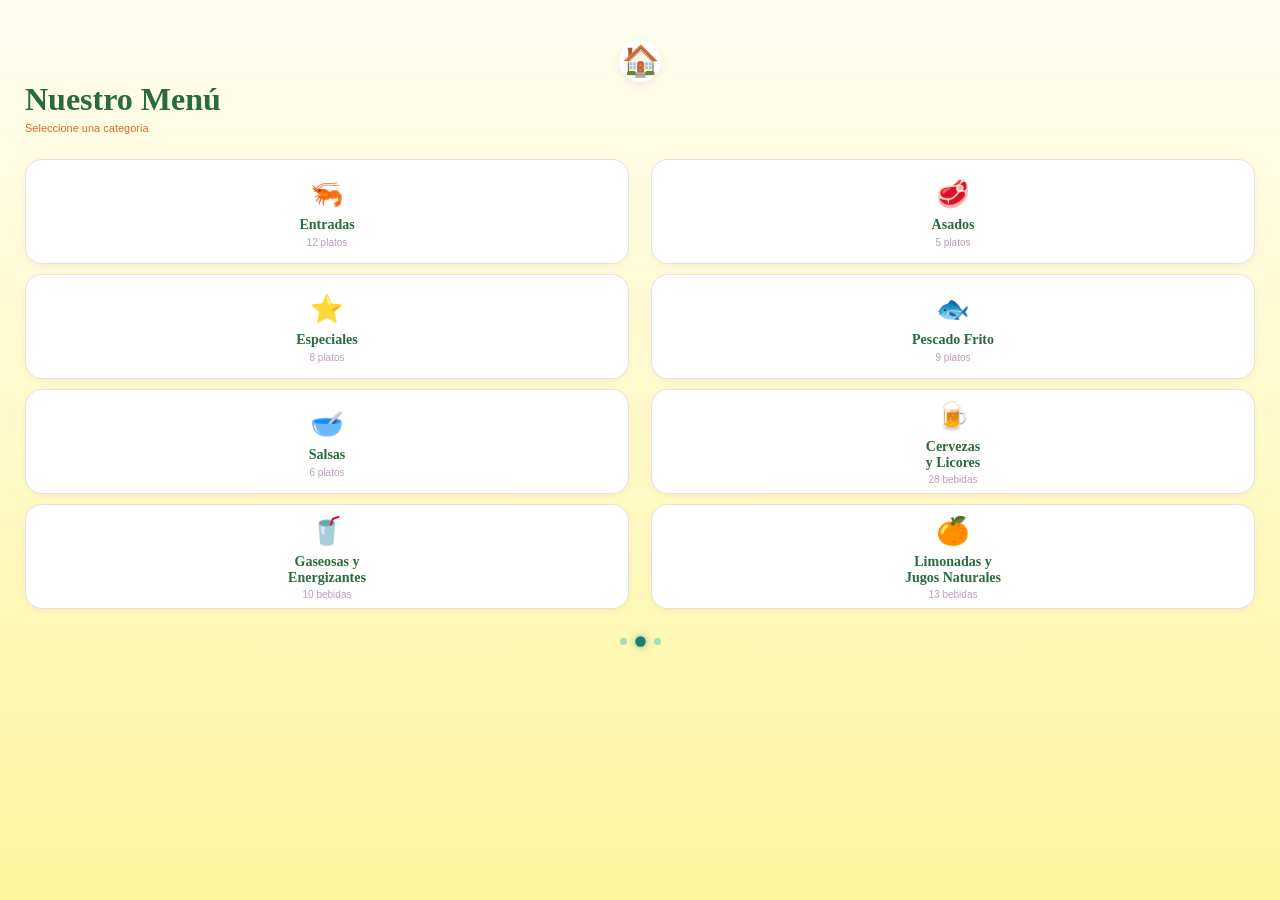
==== menu.html @ 6552e0aa "Actualizacion Diavlos" ====
<!DOCTYPE html>
<html lang="en">
<head>
    <meta charset="UTF-8">
    <meta name="viewport" content="width=device-width, initial-scale=1.0">
    <title>Nuestro Menu</title>
    <link rel="stylesheet" href="./Estilos/style1.css">
    <link rel="icon" type="image/png" href="./Logo KZ/IMG_20260806_122314.png">
</head>
<body>
    <!-- ==========================================
         DASHBOARD / MENÚ PRINCIPAL
         ========================================== -->
<main class="menu-container">


        <!-- ==========================================
             BOTÓN PARA VOLVER AL HOME
             ========================================== -->

        <a
            href="index.html"
            class="btn-regresar"
            aria-label="Volver al inicio"
        >
            🏠
        </a>
            <span class="loader-regresar"></span>

        </a>
 <!-- ======================================
             ENCABEZADO
             ====================================== -->
    <header class="menu-header">
        <h1>
            Nuestro Menú
        </h1>

        <p>
            Seleccione una categoria
        </p>

    </header>
  <!-- ======================================
             CATEGORÍAS
             ====================================== -->
     <section class="categorias">


            <!-- ==================================
                 ENTRADAS
                 ================================== -->

            <a
                href="Menus/Entrada.html"
                class="categoria-card"
            >

                <div class="icono">
                    🦐
                </div>

                <h2>
                    Entradas
                </h2>

                <span>
                    12 platos
                </span>

            </a>


            <!-- ==================================
                 ASADOS
                 ================================== -->

            <a
                href="Menus/Asados.html"
                class="categoria-card"
            >

                <div class="icono">
                    🥩
                </div>

                <h2>
                    Asados
                </h2>

                <span>
                    5 platos
                </span>

            </a>


            <!-- ==================================
                 ESPECIALES
                 ================================== -->

            <a
                href="Menus/Especiales.html"
                class="categoria-card"
            >

                <div class="icono">
                    ⭐
                </div>

                <h2>
                    Especiales
                </h2>

                <span>
                    8 platos
                </span>

            </a>


            <!-- ==================================
                 PESCADO FRITO
                 ================================== -->

            <a
                href="Menus/PescadoFrito.html"
                class="categoria-card"
            >

                <div class="icono">
                    🐟
                </div>

                <h2>
                    Pescado Frito
                </h2>

                <span>
                    9 platos
                </span>

            </a>


            <!-- ==================================
                 SALSAS
                 ================================== -->

            <a
                href="Menus/Salsas.html"
                class="categoria-card"
            >

                <div class="icono">
                    🥣
                </div>

                <h2>
                    Salsas
                </h2>

                <span>
                    6 platos
                </span>

            </a>


            <!-- ==================================
                 CERVEZAS Y LICORES
                 ================================== -->

            <a
                href="Menus/LicoresyCervezas.html"
                class="categoria-card"
            >

                <div class="icono">
                    🍺
                </div>

                <h2>
                    Cervezas
                    <br>
                    y Licores
                </h2>

                <span>
                    28 bebidas
                </span>

            </a>


            <!-- ==================================
                 GASEOSAS Y ENERGIZANTES
                 ================================== -->

            <a
                href="Menus/GaseosayEnegizantes.html"
                class="categoria-card"
            >

                <div class="icono">
                    🥤
                </div>

                <h2>
                    Gaseosas y
                    <br>
                    Energizantes
                </h2>

                <span>
                    10 bebidas
                </span>

            </a>


            <!-- ==================================
                 LIMONADAS Y JUGOS NATURALES
                 ================================== -->

            <a
                href="Menus/LimonadasyJugosNaturales.html"
                class="categoria-card"
            >

                <div class="icono">
                    🍊
                </div>

                <h2>
                    Limonadas y
                    <br>
                    Jugos Naturales
                </h2>

                <span>
                    13 bebidas
                </span>

            </a>
        </section>
        <!-- INDICADORES -->
         <div class="indicadores">
            <span class="indicador"></span>
            
            <span class="indicador activo"></span>
           
            <span class="indicador"></span>
         </div> 
</main>
<script src="Funciones/funciones.js"></script>
</body>
</html>
---- Estilos/style1.css ----
/* ==========================================
   CONFIGURACIÓN GENERAL
   ========================================== */

* {
    margin: 0;
    padding: 0;
    box-sizing: border-box;
}


body {
    min-height: 100vh;

    font-family: Georgia, "Times New Roman", serif;

    background-color: #fffde9;
}


/* ==========================================
   CONTENEDOR PRINCIPAL DEL MENÚ
   ========================================== */

.menu-container {
    min-height: 100vh;

    display: flex;

    flex-direction: column;

    align-items: center;

    background: linear-gradient(
        180deg,
        #fffdf1 0%,
        #fff59d 100%
    );

    padding: 40px 25px;
}


/* ==========================================
   ENCABEZADO
   ========================================== */

.menu-header {
    width: 100%;
    margin-bottom: 25px;
}

.menu-header h1 {
    margin: 0;

    font-family: Georgia, "Times New Roman", serif;

    font-size: 32px;
    font-weight: bold;

    line-height: 1.1;

    color: #286b3c;
}

.menu-header p {
    margin-top: 5px;

    font-family: Arial, sans-serif;

    font-size: 11px;

    font-weight: normal;

    color: #d96b2b;
}


/* ==========================================
   GRID DE CATEGORÍAS
   ========================================== */

.categorias {
    width: 100%;

    display: grid;

    grid-template-columns: repeat(2, minmax(0, 1fr));

    column-gap: 22px;
    row-gap: 10px;

    align-items: stretch;
}


/* ==========================================
   CARD DE CATEGORÍA
   ========================================== */

.categoria-card {
    width: 100%;
    height: 105px;

    display: flex;

    flex-direction: column;

    align-items: center;

    justify-content: center;

    text-align: center;

    padding: 8px;

    background-color: #ffffff;

    border: 1px solid #eadfe3;

    border-radius: 17px;

    text-decoration: none;

    box-shadow:
        0 2px 6px rgba(0, 0, 0, 0.04);

    transition:
        transform 0.2s ease,
        box-shadow 0.2s ease;
}


/* ==========================================
   ICONOS
   ========================================== */

.icono {
    width: 40px;
    height: 38px;

    display: flex;

    align-items: center;
    justify-content: center;

    margin-bottom: 4px;

    font-size: 27px;

    line-height: 1;
}


/* ==========================================
   NOMBRE DE CATEGORÍA
   ========================================== */

.categoria-card h2 {
    margin: 0;

    font-family: Georgia, "Times New Roman", serif;

    font-size: 14px;

    font-weight: bold;

    line-height: 1.1;

    text-align: center;

    color: #286b3c;
}


/* ==========================================
   CANTIDAD
   ========================================== */

.categoria-card span {
    margin-top: 4px;

    font-family: Arial, sans-serif;

    font-size: 10px;

    font-weight: normal;

    color: #c29bbb;
}


/* ==========================================
   EFECTO AL PASAR EL MOUSE
   ========================================== */

.categoria-card:hover {
    transform: translateY(-2px);

    box-shadow:
        0 6px 14px rgba(0, 0, 0, 0.08);
}


/* ==========================================
   EFECTO AL PRESIONAR
   ========================================== */

.categoria-card:active {
    transform: scale(0.97);
}


/* ==========================================
   RESPONSIVE - CELULARES PEQUEÑOS
   ========================================== */

@media (max-width: 360px) {

    .menu-container {
        padding-left: 18px;
        padding-right: 18px;
    }

    .menu-header {
        margin-bottom: 22px;
    }

    .menu-header h1 {
        font-size: 30px;
    }

    .categorias {
        grid-template-columns: repeat(2, minmax(0, 1fr));

        column-gap: 12px;
        row-gap: 9px;
    }

    .categoria-card {
        height: 105px;
    }

    .categoria-card h2 {
        font-size: 13px;
    }

    .icono {
        font-size: 25px;
    }

    .categoria-card span {
        font-size: 9px;
    }
}

/* ==========================================
   PÁGINA DE PRODUCTOS
   ========================================== */

.productos-container {
    min-height: 100vh;

    display: flex;

    flex-direction: column;

    align-items: center;

    background: linear-gradient(
        180deg,
        #fffdf1 0%,
        #fff59d 100%
    );

    padding: 40px 25px;
}


/* =====================================================
   ENCABEZADO
   ===================================================== */

.productos-header {

    width: 100%;

    display: flex;

    align-items: center;

    gap: 14px;

    margin-bottom: 20px;
}


/* =====================================================
   BOTÓN REGRESAR
   ===================================================== */

.btn-regresar {

    width: 42px;
    height: 42px;

    flex-shrink: 0;

    display: flex;

    align-items: center;
    justify-content: center;

    border-radius: 50%;

    background: #ffffff;

    color: #39834d;

    text-decoration: none;

    font-family: Arial, sans-serif;

    font-size: 30px;

    line-height: 1;

    box-shadow:
        0 3px 10px rgba(0, 0, 0, 0.07);

    transition: transform 0.2s ease;
}


.btn-regresar:hover {

    transform: scale(1.05);
}


.btn-regresar:active {

    transform: scale(0.94);
}


/* =====================================================
   INFORMACIÓN DE LA CATEGORÍA
   ===================================================== */

.categoria-info {

    display: flex;

    flex-direction: column;

    justify-content: center;
}


.categoria-info h1 {

    margin: 0;

    color: #236b3b;

    font-family:
        Georgia,
        "Times New Roman",
        serif;

    font-size: 27px;

    font-weight: bold;

    line-height: 1.05;
}


.categoria-info p {

    margin: 4px 0 0;

    color: #d9662a;

    font-family: Arial, sans-serif;

    font-size: 12px;

    line-height: 1.2;
}


/* =====================================================
   LISTA
   ===================================================== */

.productos-lista {

    width: 100%;

    display: flex;

    flex-direction: column;

    gap: 8px;
}


/* =====================================================
   TARJETA
   ===================================================== */

.producto-card {

    width: 100%;

    box-sizing: border-box;

    background: #ffffff;

    border: 1px solid #eee2c6;

    border-radius: 16px;

    overflow: hidden;

    box-shadow:
        0 2px 6px rgba(0, 0, 0, 0.07);

    transition: box-shadow 0.2s ease;
}


.producto-card:hover {

    box-shadow:
        0 4px 10px rgba(0, 0, 0, 0.09);
}


/* =====================================================
   CABECERA DE LA TARJETA
   ===================================================== */

.producto-card summary {

    min-height: 65px;

    box-sizing: border-box;

    display: flex;

    align-items: flex-start;

    justify-content: space-between;

    gap: 12px;

    padding: 14px 14px 12px;

    cursor: pointer;

    list-style: none;

    -webkit-tap-highlight-color: transparent;
}


/* Quitar flecha automática */

.producto-card summary::-webkit-details-marker {

    display: none;
}


.producto-card summary::marker {

    display: none;
}


/* =====================================================
   INFORMACIÓN DEL PLATO
   ===================================================== */

.producto-info {

    min-width: 0;

    flex: 1;

    display: flex;

    flex-direction: column;

    justify-content: flex-start;
}


.producto-info h2 {

    margin: 0;

    color: #252525;

    font-family:
        Georgia,
        "Times New Roman",
        serif;

    font-size: 15px;

    font-weight: bold;

    line-height: 1.25;
}


.producto-info strong {

    margin-top: 4px;

    color: #297642;

    font-family: Arial, sans-serif;

    font-size: 14px;

    font-weight: bold;

    line-height: 1;
}


/* =====================================================
   FLECHA
   ===================================================== */

.flecha {

    width: 31px;
    height: 31px;

    flex-shrink: 0;

    position: relative;

    display: flex;

    align-items: center;
    justify-content: center;

    margin-top: 1px;

    border-radius: 50%;

    background: #eefaf1;
}


/* =====================================================
   TEXTO VISIBLE
   FLECHA HACIA ABAJO
   ===================================================== */

.flecha::before {

    content: "⌄";

    position: absolute;

    top: 50%;
    left: 50%;

    transform:
        translate(-50%, -58%);

    color: #39834d;

    font-family: Arial, sans-serif;

    font-size: 18px;

    font-weight: bold;

    line-height: 1;
}


/* =====================================================
   TEXTO OCULTO
   FLECHA HACIA ARRIBA
   ===================================================== */

.producto-card:not([open])
.flecha::before {

    content: "⌃";

    transform:
        translate(-50%, -42%);
}


/* =====================================================
   DESCRIPCIÓN
   ===================================================== */

.producto-descripcion {

    padding: 0 14px 14px;
}


.producto-descripcion p {

    margin: 0;

    padding-top: 11px;

    border-top: 1px solid #eee4bb;

    color: #626262;

    font-family: Arial, sans-serif;

    font-size: 12px;

    line-height: 1.65;
}


/* =====================================================
   EFECTO AL TOCAR
   ===================================================== */

.producto-card summary:active {

    background: #fffef7;
}


/* =====================================================
   ANIMACIÓN
   ===================================================== */

.producto-descripcion {

    animation:
        aparecerDescripcion 0.2s ease;
}


@keyframes aparecerDescripcion {

    from {

        opacity: 0;

        transform: translateY(-3px);
    }

    to {

        opacity: 1;

        transform: translateY(0);
    }
}


/* =====================================================
   CELULARES PEQUEÑOS
   ===================================================== */

@media (max-width: 360px) {

    .productos-container {

        padding-left: 11px;

        padding-right: 11px;
    }


    .productos-header {

        gap: 11px;

        margin-bottom: 16px;
    }


    .btn-regresar {

        width: 38px;

        height: 38px;

        font-size: 27px;
    }


    .categoria-info h1 {

        font-size: 24px;
    }


    .categoria-info p {

        font-size: 11px;
    }


    .producto-card summary {

        padding: 13px 12px 11px;
    }


    .producto-info h2 {

        font-size: 14px;
    }


    .producto-info strong {

        font-size: 13px;
    }


    .producto-descripcion {

        padding-left: 12px;

        padding-right: 12px;

        padding-bottom: 13px;
    }


    .producto-descripcion p {

        font-size: 11px;

        line-height: 1.6;
    }

}


/* =====================================================
   PORTÁTIL / PC
   ===================================================== */

@media (min-width: 700px) {

    .productos-container {

        min-height: 100vh;

        margin: 0 auto;

        padding-top: 25px;

        padding-bottom: 40px;
    }

}

/* ==========================================
   INDICADORES DE PÁGINA
   ========================================== */

.indicadores {

    display: flex;

    justify-content: center;
    align-items: center;

    gap: 9px;

    margin-top: 28px;

    padding-bottom: 18px;
}


/* ==========================================
   INDICADOR NORMAL
   ========================================== */

.indicador {

    width: 7px;
    height: 7px;

    border-radius: 50%;

    background: #63cbb5;

    opacity: 0.55;

    transform: scale(1);

    box-shadow: none;

    transition:
        width 0.3s ease,
        height 0.3s ease,
        opacity 0.3s ease,
        transform 0.3s ease,
        box-shadow 0.3s ease;
}


/* ==========================================
   INDICADOR ACTIVO
   ========================================== */

.indicador.activo {

    width: 9px;
    height: 9px;

    background: #16806a;

    opacity: 1;

    transform: scale(1.15);

    box-shadow:
        0 0 5px rgba(22, 128, 106, 0.45),
        0 0 10px rgba(22, 128, 106, 0.25);

    animation: iluminacionIndicador 2s ease-in-out infinite;
}


/* ==========================================
   ANIMACIÓN DE ILUMINACIÓN
   ========================================== */

@keyframes iluminacionIndicador {

    0% {

        transform: scale(1.05);

        box-shadow:
            0 0 4px rgba(22, 128, 106, 0.35),
            0 0 8px rgba(22, 128, 106, 0.20);

    }

    50% {

        transform: scale(1.3);

        box-shadow:
            0 0 7px rgba(22, 128, 106, 0.55),
            0 0 16px rgba(22, 128, 106, 0.30);

    }

    100% {

        transform: scale(1.05);

        box-shadow:
            0 0 4px rgba(22, 128, 106, 0.35),
            0 0 8px rgba(22, 128, 106, 0.20);

    }

}
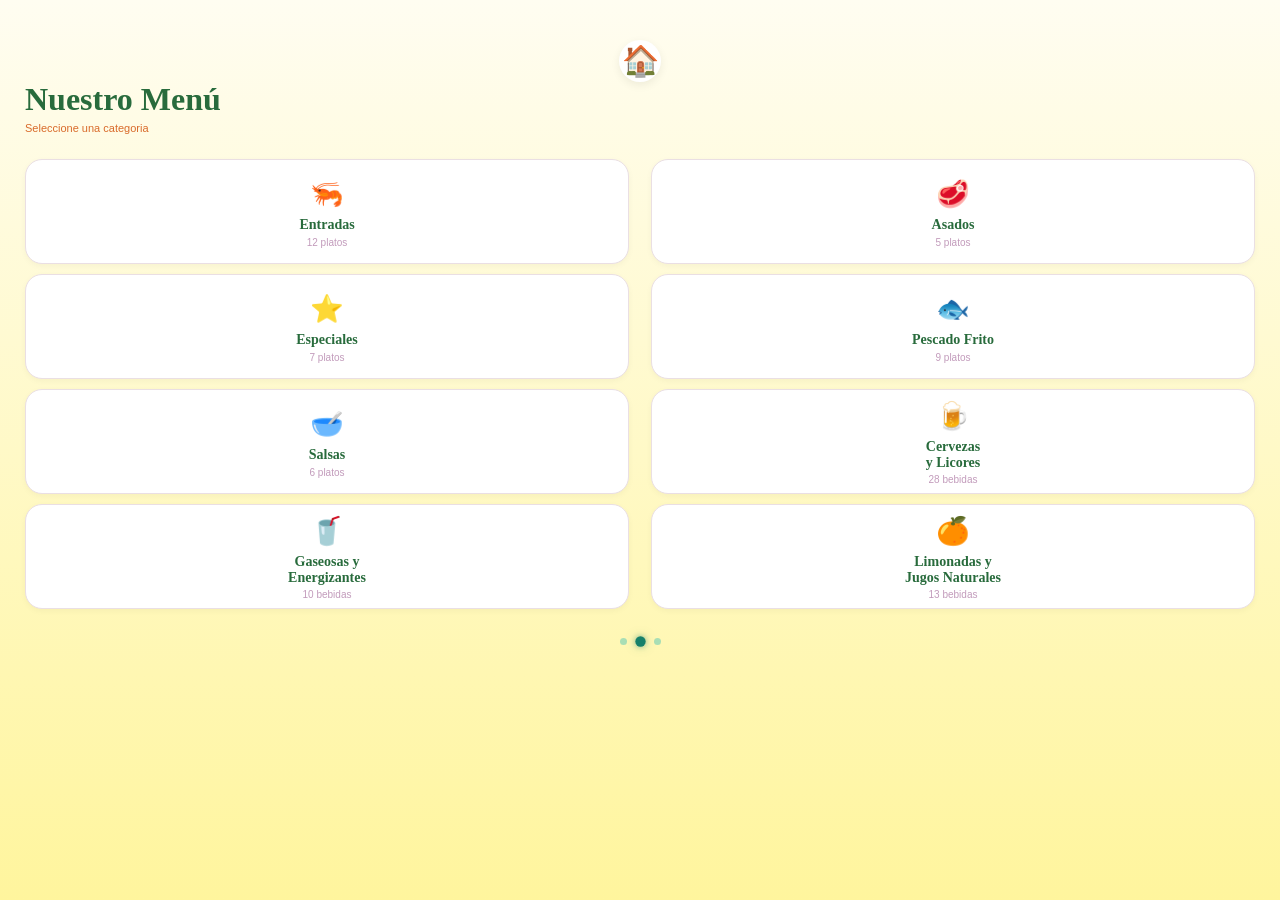
==== commit e82925f7: "Actualizacion" ====
--- a/menu.html
+++ b/menu.html
@@ -113,7 +113,7 @@
                 </h2>
 
                 <span>
-                    8 platos
+                    7 platos
                 </span>
 
             </a>
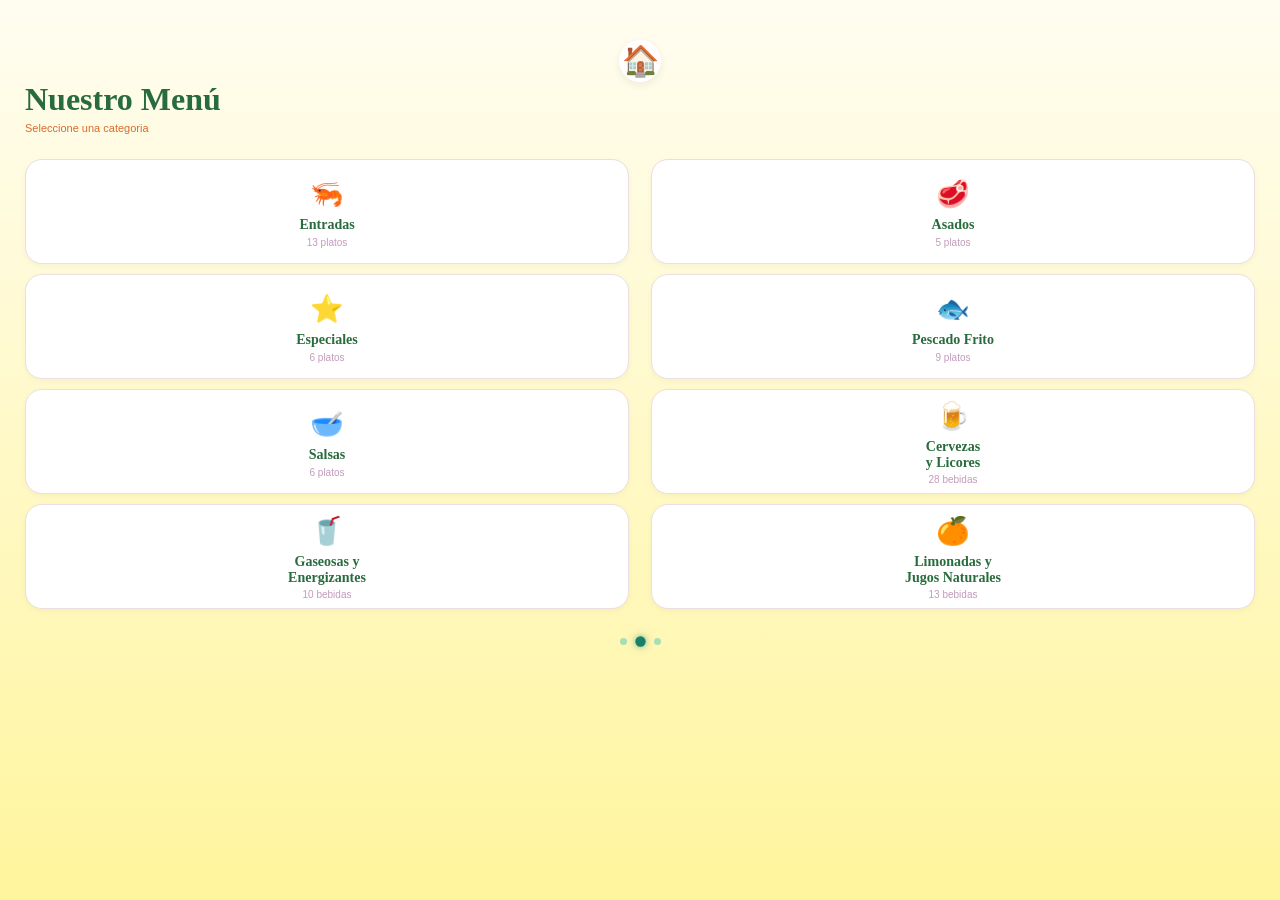
==== commit 371d20a8: "Actualizacionn" ====
--- a/menu.html
+++ b/menu.html
@@ -65,7 +65,7 @@
                 </h2>
 
                 <span>
-                    12 platos
+                    13 platos
                 </span>
 
             </a>
@@ -113,7 +113,7 @@
                 </h2>
 
                 <span>
-                    7 platos
+                    6 platos
                 </span>
 
             </a>
